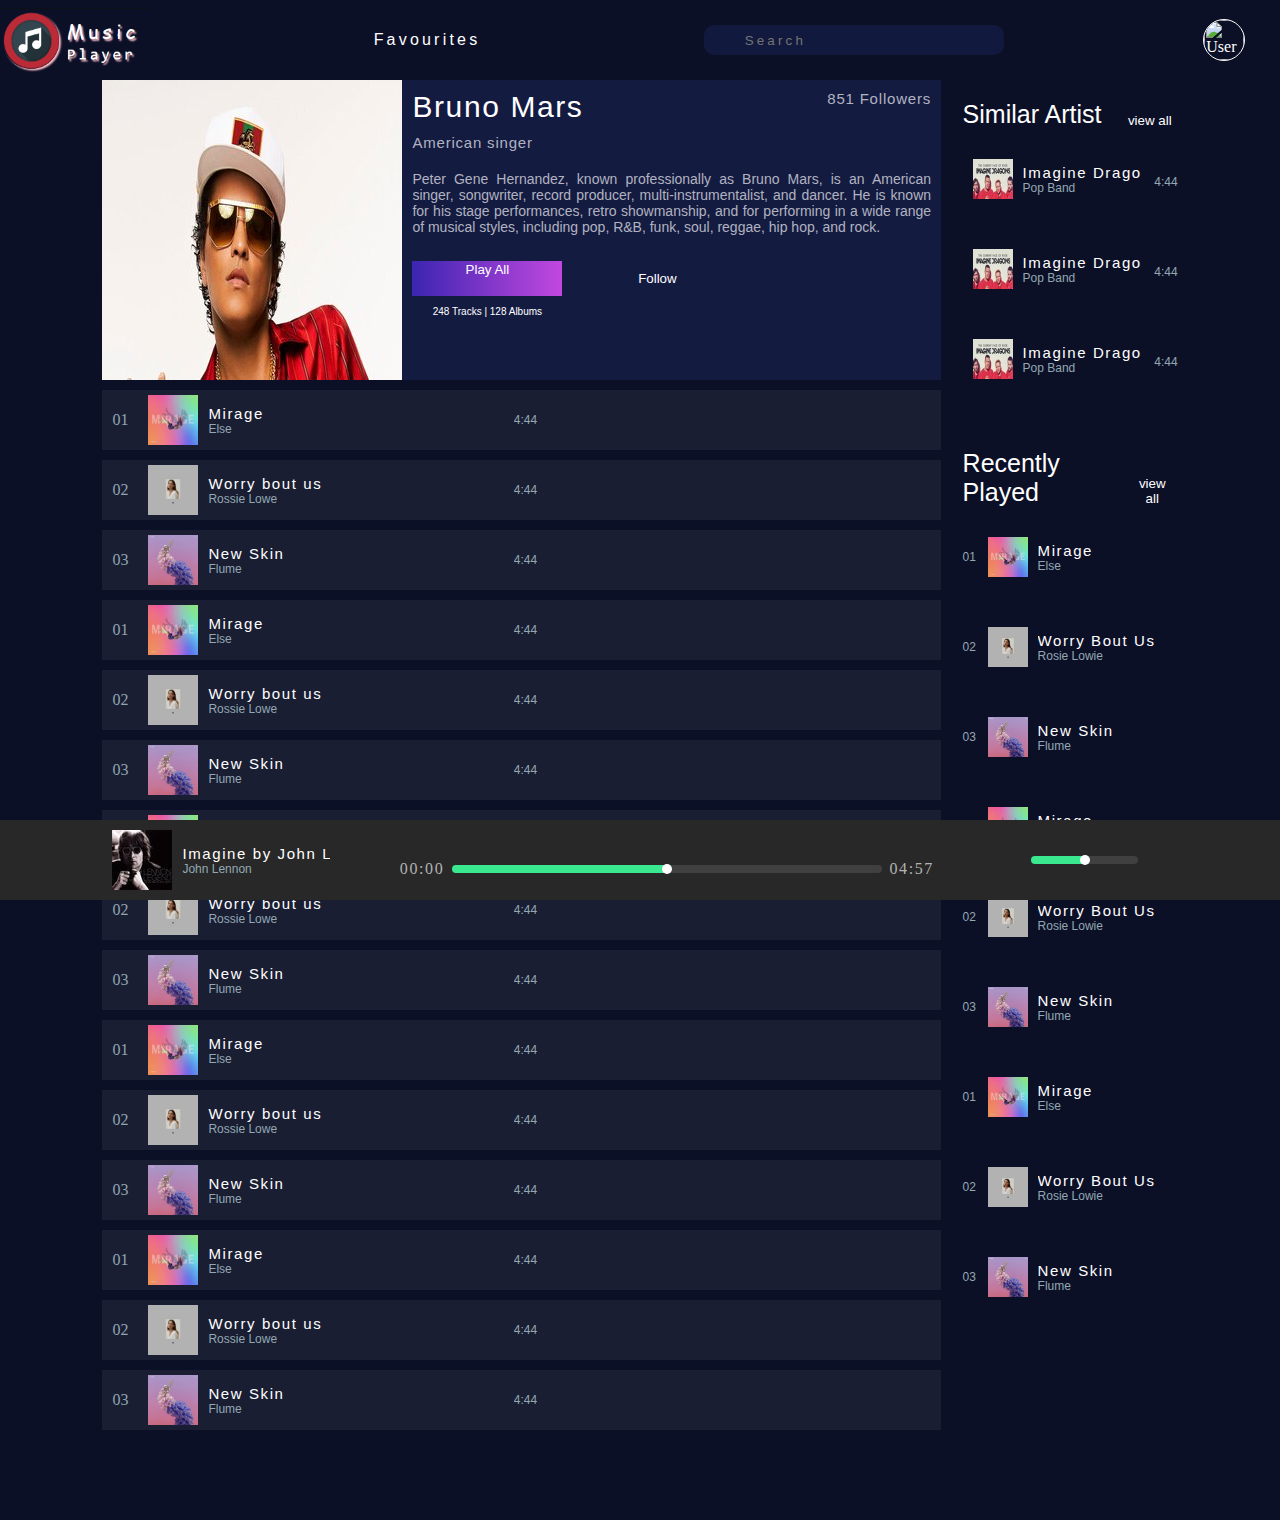
==== pages/bruno_mars.html @ a8d09cba "add pages related to popular artist" ====
<html>
<head>
	<link rel="stylesheet" type="text/css" href="../styles/layout.css">
	<link rel="stylesheet" type="text/css" href="../styles/form.css">
	<link rel="stylesheet" type="text/css" href="../styles/corousel.css">
	<link rel="stylesheet" type="text/css" href="../styles/typography.css">
	<link rel="stylesheet" type="text/css" href="../styles/accordian.css">
	<script src="https://kit.fontawesome.com/7e5368e77b.js" crossorigin="anonymous"></script>
	<title>Music Player</title>
	<link rel="icon" type="image/x-icon" href="../images/title/favicon.ico">
</head>
<body>
	<header class="body__header">
		<div class="website__logo__container">
			<img alt="website logo" src="../images/header_section/main-icon.png" class="website__logo image__contain">
		</div>
		<div><span class="font-sans-serif letter-spacing-zero-two-rem">Favourites</span></div>
		<div class="search__bar__notification__bell__user__image__container">
			<!--Search Bar-->
			<div class="search-bar">
				<form>
					<button type="submit">
						<i class="fas fa-search"></i>
					</button>
					<input type="text" placeholder="Search" name="search_bar">
					<button type="submit">
						<i class="fas fa-microphone"></i>
					</button>
				</form>
			</div>
			<div class="notification__bell__user__image__container">
				<!--Notification Bell-->
				<div class="notification__bell__container">
					<button><i class="fas fa-bell"></i></button>
				</div>
				<!--User Information-->
				<div class="user__image__container">
					<img alt="User Image" src="../images/user/user-image.webp" class="user__image image__contain">
				</div>
			</div>
		</div>
	</header>
	<div class="main__section__aside__section__container">
		<main class="main">
			<div class="card">
				<div class="card__logo__container">
					<img src="../images/artist_card/bruno-mars.jpg" class="card__logo">
				</div>
				<div class="card__detail__container">
					<div class="card__artist__detail__container">
						<div class="card__artist__name__artist__locality__container">
							<div class="card__artist__name">
								Bruno Mars
							</div>
							<div class="card__artist__locality">
								American singer
							</div>
						</div>
						<div class="follower__container">
							<span>851</span> Followers
						</div>
					</div>
					<div class="card__artist__description__container">
						<p class="card__artist__description">
							Peter Gene Hernandez, known professionally as Bruno Mars, is an American singer, songwriter, record producer, multi-instrumentalist, and dancer. He is known for his stage performances, retro showmanship, and for performing in a wide range of musical styles, including pop, R&B, funk, soul, reggae, hip hop, and rock.
						</p>
					</div>
					<div class="playall__Follow__button__container">
						<div class="playall__number__of__track__number__of__albums__container">
							<div class="playall__button__container">
								<button class="playall__button"><span>Play All</span></button>
							</div>
							<div class="number__of__tracks__and__number__of__albums__container"><span class="number__of__tracks">248</span> Tracks | <span class="number__of__albums">128</span> Albums</div>
						</div>
						<div class="follow__button__container">
							<button class="follow__button">Follow</button>
						</div>
					</div>
				</div>
			</div>
			<div class="track__list">
				<ul class="queue">
					<li class="queue__element">
						<div class="track__card__container">
							<div class="track__card__number">
								<span>01</span>
							</div>
							<div class="track__card__logo__container">
								<img src="../images/song_list/mirage-icon.jpg" alt="" class="track__card__logo">
							</div>
							<div class="track__card__detail__container">
								<div class="track__detail">
									<div class="track__name">
										Mirage
									</div>
									<div class="track__singer">
										Else
									</div>
								</div>
								<div class="track__duration">
									4:44
								</div>
							</div>
							<div class="track__card__icon__container">
								<button><i class="far fa-heart"></i></button>
								<button><i class="fas fa-plus"></i></button>
							</div>
						</div>
					</li>
					<li class="queue__element">
						<div class="track__card__container">
							<div class="track__card__number">
								<span>02</span>
							</div>
							<div class="track__card__logo__container">
								<img src="../images/song_list/worry-bout-us.jpg" alt="" class="track__card__logo">
							</div>
							<div class="track__card__detail__container">
								<div class="track__detail">
									<div class="track__name">
										Worry bout us
									</div>
									<div class="track__singer">
										Rossie Lowe
									</div>
								</div>
								<div class="track__duration">
									4:44
								</div>
							</div>
							<div class="track__card__icon__container">
								<button><i class="far fa-heart"></i></button>
								<button><i class="fas fa-plus"></i></button>
							</div>
						</div>
					</li>
					<li class="queue__element">
						<div class="track__card__container">
							<div class="track__card__number">
								<span>03</span>
							</div>
							<div class="track__card__logo__container">
								<img src="../images/song_list/new-skin.jpg" alt="" class="track__card__logo">
							</div>
							<div class="track__card__detail__container">
								<div class="track__detail">
									<div class="track__name">
										New Skin
									</div>
									<div class="track__singer">
										Flume
									</div>
								</div>
								<div class="track__duration">
									4:44
								</div>
							</div>
							<div class="track__card__icon__container">
								<button><i class="far fa-heart"></i></button>
								<button><i class="fas fa-plus"></i></button>
							</div>
						</div>
					</li>
					<li class="queue__element">
						<div class="track__card__container">
							<div class="track__card__number">
								<span>01</span>
							</div>
							<div class="track__card__logo__container">
								<img src="../images/song_list/mirage-icon.jpg" alt="" class="track__card__logo">
							</div>
							<div class="track__card__detail__container">
								<div class="track__detail">
									<div class="track__name">
										Mirage
									</div>
									<div class="track__singer">
										Else
									</div>
								</div>
								<div class="track__duration">
									4:44
								</div>
							</div>
							<div class="track__card__icon__container">
								<button><i class="far fa-heart"></i></button>
								<button><i class="fas fa-plus"></i></button>
							</div>
						</div>
					</li>
					<li class="queue__element">
						<div class="track__card__container">
							<div class="track__card__number">
								<span>02</span>
							</div>
							<div class="track__card__logo__container">
								<img src="../images/song_list/worry-bout-us.jpg" alt="" class="track__card__logo">
							</div>
							<div class="track__card__detail__container">
								<div class="track__detail">
									<div class="track__name">
										Worry bout us
									</div>
									<div class="track__singer">
										Rossie Lowe
									</div>
								</div>
								<div class="track__duration">
									4:44
								</div>
							</div>
							<div class="track__card__icon__container">
								<button><i class="far fa-heart"></i></button>
								<button><i class="fas fa-plus"></i></button>
							</div>
						</div>
					</li>
					<li class="queue__element">
						<div class="track__card__container">
							<div class="track__card__number">
								<span>03</span>
							</div>
							<div class="track__card__logo__container">
								<img src="../images/song_list/new-skin.jpg" alt="" class="track__card__logo">
							</div>
							<div class="track__card__detail__container">
								<div class="track__detail">
									<div class="track__name">
										New Skin
									</div>
									<div class="track__singer">
										Flume
									</div>
								</div>
								<div class="track__duration">
									4:44
								</div>
							</div>
							<div class="track__card__icon__container">
								<button><i class="far fa-heart"></i></button>
								<button><i class="fas fa-plus"></i></button>
							</div>
						</div>
					</li>
					<li class="queue__element">
						<div class="track__card__container">
							<div class="track__card__number">
								<span>01</span>
							</div>
							<div class="track__card__logo__container">
								<img src="../images/song_list/mirage-icon.jpg" alt="" class="track__card__logo">
							</div>
							<div class="track__card__detail__container">
								<div class="track__detail">
									<div class="track__name">
										Mirage
									</div>
									<div class="track__singer">
										Else
									</div>
								</div>
								<div class="track__duration">
									4:44
								</div>
							</div>
							<div class="track__card__icon__container">
								<button><i class="far fa-heart"></i></button>
								<button><i class="fas fa-plus"></i></button>
							</div>
						</div>
					</li>
					<li class="queue__element">
						<div class="track__card__container">
							<div class="track__card__number">
								<span>02</span>
							</div>
							<div class="track__card__logo__container">
								<img src="../images/song_list/worry-bout-us.jpg" alt="" class="track__card__logo">
							</div>
							<div class="track__card__detail__container">
								<div class="track__detail">
									<div class="track__name">
										Worry bout us
									</div>
									<div class="track__singer">
										Rossie Lowe
									</div>
								</div>
								<div class="track__duration">
									4:44
								</div>
							</div>
							<div class="track__card__icon__container">
								<button><i class="far fa-heart"></i></button>
								<button><i class="fas fa-plus"></i></button>
							</div>
						</div>
					</li>
					<li class="queue__element">
						<div class="track__card__container">
							<div class="track__card__number">
								<span>03</span>
							</div>
							<div class="track__card__logo__container">
								<img src="../images/song_list/new-skin.jpg" alt="" class="track__card__logo">
							</div>
							<div class="track__card__detail__container">
								<div class="track__detail">
									<div class="track__name">
										New Skin
									</div>
									<div class="track__singer">
										Flume
									</div>
								</div>
								<div class="track__duration">
									4:44
								</div>
							</div>
							<div class="track__card__icon__container">
								<button><i class="far fa-heart"></i></button>
								<button><i class="fas fa-plus"></i></button>
							</div>
						</div>
					</li>
					<li class="queue__element">
						<div class="track__card__container">
							<div class="track__card__number">
								<span>01</span>
							</div>
							<div class="track__card__logo__container">
								<img src="../images/song_list/mirage-icon.jpg" alt="" class="track__card__logo">
							</div>
							<div class="track__card__detail__container">
								<div class="track__detail">
									<div class="track__name">
										Mirage
									</div>
									<div class="track__singer">
										Else
									</div>
								</div>
								<div class="track__duration">
									4:44
								</div>
							</div>
							<div class="track__card__icon__container">
								<button><i class="far fa-heart"></i></button>
								<button><i class="fas fa-plus"></i></button>
							</div>
						</div>
					</li>
					<li class="queue__element">
						<div class="track__card__container">
							<div class="track__card__number">
								<span>02</span>
							</div>
							<div class="track__card__logo__container">
								<img src="../images/song_list/worry-bout-us.jpg" alt="" class="track__card__logo">
							</div>
							<div class="track__card__detail__container">
								<div class="track__detail">
									<div class="track__name">
										Worry bout us
									</div>
									<div class="track__singer">
										Rossie Lowe
									</div>
								</div>
								<div class="track__duration">
									4:44
								</div>
							</div>
							<div class="track__card__icon__container">
								<button><i class="far fa-heart"></i></button>
								<button><i class="fas fa-plus"></i></button>
							</div>
						</div>
					</li>
					<li class="queue__element">
						<div class="track__card__container">
							<div class="track__card__number">
								<span>03</span>
							</div>
							<div class="track__card__logo__container">
								<img src="../images/song_list/new-skin.jpg" alt="" class="track__card__logo">
							</div>
							<div class="track__card__detail__container">
								<div class="track__detail">
									<div class="track__name">
										New Skin
									</div>
									<div class="track__singer">
										Flume
									</div>
								</div>
								<div class="track__duration">
									4:44
								</div>
							</div>
							<div class="track__card__icon__container">
								<button><i class="far fa-heart"></i></button>
								<button><i class="fas fa-plus"></i></button>
							</div>
						</div>
					</li>
					<li class="queue__element">
						<div class="track__card__container">
							<div class="track__card__number">
								<span>01</span>
							</div>
							<div class="track__card__logo__container">
								<img src="../images/song_list/mirage-icon.jpg" alt="" class="track__card__logo">
							</div>
							<div class="track__card__detail__container">
								<div class="track__detail">
									<div class="track__name">
										Mirage
									</div>
									<div class="track__singer">
										Else
									</div>
								</div>
								<div class="track__duration">
									4:44
								</div>
							</div>
							<div class="track__card__icon__container">
								<button><i class="far fa-heart"></i></button>
								<button><i class="fas fa-plus"></i></button>
							</div>
						</div>
					</li>
					<li class="queue__element">
						<div class="track__card__container">
							<div class="track__card__number">
								<span>02</span>
							</div>
							<div class="track__card__logo__container">
								<img src="../images/song_list/worry-bout-us.jpg" alt="" class="track__card__logo">
							</div>
							<div class="track__card__detail__container">
								<div class="track__detail">
									<div class="track__name">
										Worry bout us
									</div>
									<div class="track__singer">
										Rossie Lowe
									</div>
								</div>
								<div class="track__duration">
									4:44
								</div>
							</div>
							<div class="track__card__icon__container">
								<button><i class="far fa-heart"></i></button>
								<button><i class="fas fa-plus"></i></button>
							</div>
						</div>
					</li>
					<li class="queue__element">
						<div class="track__card__container">
							<div class="track__card__number">
								<span>03</span>
							</div>
							<div class="track__card__logo__container">
								<img src="../images/song_list/new-skin.jpg" alt="" class="track__card__logo">
							</div>
							<div class="track__card__detail__container">
								<div class="track__detail">
									<div class="track__name">
										New Skin
									</div>
									<div class="track__singer">
										Flume
									</div>
								</div>
								<div class="track__duration">
									4:44
								</div>
							</div>
							<div class="track__card__icon__container">
								<button><i class="far fa-heart"></i></button>
								<button><i class="fas fa-plus"></i></button>
							</div>
						</div>
					</li>
				</ul>
			</div>
		</main>

		<aside class="aside">
			<div class="similar__artist__list__container">
				<header class="aside__section__header">
					<div class="heading">Similar Artist</div>
					<div class="view__all"><button>view all</button></div>
				</header>
				<ul class="queue">
					<li class="queue__element">
						<div class="similar__artist__container">
							<div class="similar__artist__logo__container">
								<img alt="" src="../images/similar_artist/imagine_dragon.jpg" class="similar__artist__logo">
							</div>
							<div class="track__detail">
								<div class="track__name">Imagine Dragons</div>
								<div class="track__genre">Pop Band</div>
							</div>
							<div class="similar__artist__accordian__and__track__duration__container">
								<div class="accordian">
									<input type="checkbox" id="menu1">
									<label for="menu1"><i class="fas fa-ellipsis-h color-grey"></i></label>
									<div class="accordian__content"> 
										<a href="#"><i class="fas fa-play"></i> Play now</a>
										<hr/>
										<a href="#"><i class="fas fa-plus"></i> Add To Queue</a>
										<hr/>
										<a href="#"><i class="far fa-heart"></i> Add To Favourites</a>
										<hr/>
										<a href="#"><i class="fas fa-info-circle"></i> Get Info</a>
									</div>
								</div>
								<div class="track__duration">
									4:44
								</div>
							</div>
						</div>
					</li>
					<li class="queue__element">
						<div class="similar__artist__container">
							<div class="similar__artist__logo__container">
								<img alt="" src="../images/similar_artist/imagine_dragon.jpg" class="similar__artist__logo">
							</div>
							<div class="track__detail">
								<div class="track__name">Imagine Dragons</div>
								<div class="track__genre">Pop Band</div>
							</div>
							<div class="similar__artist__accordian__and__track__duration__container">
								<div class="accordian">
									<input type="checkbox" id="menu2">
									<label for="menu2"><i class="fas fa-ellipsis-h color-grey"></i></label>
									<div class="accordian__content"> 
										<a href="#"><i class="fas fa-play"></i> Play now</a>
										<hr/>
										<a href="#"><i class="fas fa-plus"></i> Add To Queue</a>
										<hr/>
										<a href="#"><i class="far fa-heart"></i> Add To Favourites</a>
										<hr/>
										<a href="#"><i class="fas fa-info-circle"></i> Get Info</a>
									</div>
								</div>
								<div class="track__duration">
									4:44
								</div>
							</div>
						</div>
					</li>
					<li class="queue__element">
						<div class="similar__artist__container">
							<div class="similar__artist__logo__container">
								<img alt="" src="../images/similar_artist/imagine_dragon.jpg" class="similar__artist__logo">
							</div>
							<div class="track__detail">
								<div class="track__name">Imagine Dragons</div>
								<div class="track__genre">Pop Band</div>
							</div>
							<div class="similar__artist__accordian__and__track__duration__container">
								<div class="accordian">
									<input type="checkbox" id="menu3">
									<label for="menu3"><i class="fas fa-ellipsis-h color-grey"></i></label>
									<div class="accordian__content"> 
										<a href="#"><i class="fas fa-play"></i> Play now</a>
										<hr/>
										<a href="#"><i class="fas fa-plus"></i> Add To Queue</a>
										<hr/>
										<a href="#"><i class="far fa-heart"></i> Add To Favourites</a>
										<hr/>
										<a href="#"><i class="fas fa-info-circle"></i> Get Info</a>
									</div>
								</div>
								<div class="track__duration">
									4:44
								</div>
							</div>
						</div>
					</li>
				</ul>
			</div>
			<div class="recently__played__list__container">
				<header class="aside__section__header">
					<div class="heading">Recently Played</div>
					<div class="view__all"><button>view all</button></div>
				</header>
				<ul class="queue">
					<li class="queue__element">
						<div class="recently__played__container">
							<div class="recently__played__track__number">01</div>
							<div class="recently__played__logo__container">
								<img src="../images/song_list/mirage-icon.jpg" alt="" class="recently__played__logo">
							</div>
							<div class="track__detail">
								<div class="track__name">Mirage</div>
								<div class="track__singer">Else</div>
							</div>
							<div class="recently__played__icon__container">
								<button><i class="far fa-heart"></i></button>
							</div>
						</div>
					</li>
					<li class="queue__element">
						<div class="recently__played__container">
							<div class="recently__played__track__number">02</div>
							<div class="recently__played__logo__container">
								<img src="../images/song_list/worry-bout-us.jpg" alt="" class="recently__played__logo">
							</div>
							<div class="track__detail">
								<div class="track__name">Worry Bout Us</div>
								<div class="track__singer">Rosie Lowie</div>
							</div>
							<div class="recently__played__icon__container">
								<button><i class="far fa-heart"></i></button>
							</div>
						</div>
					</li>
					<li class="queue__element">
						<div class="recently__played__container">
							<div class="recently__played__track__number">03</div>
							<div class="recently__played__logo__container">
								<img src="../images/song_list/new-skin.jpg" alt="" class="recently__played__logo">
							</div>
							<div class="track__detail">
								<div class="track__name">New Skin</div>
								<div class="track__singer">Flume</div>
							</div>
							<div class="recently__played__icon__container">
								<button><i class="far fa-heart"></i></button>
							</div>
						</div>
					</li>
					<li class="queue__element">
						<div class="recently__played__container">
							<div class="recently__played__track__number">01</div>
							<div class="recently__played__logo__container">
								<img src="../images/song_list/mirage-icon.jpg" alt="" class="recently__played__logo">
							</div>
							<div class="track__detail">
								<div class="track__name">Mirage</div>
								<div class="track__singer">Else</div>
							</div>
							<div class="recently__played__icon__container">
								<button><i class="far fa-heart"></i></button>
							</div>
						</div>
					</li>
					<li class="queue__element">
						<div class="recently__played__container">
							<div class="recently__played__track__number">02</div>
							<div class="recently__played__logo__container">
								<img src="../images/song_list/worry-bout-us.jpg" alt="" class="recently__played__logo">
							</div>
							<div class="track__detail">
								<div class="track__name">Worry Bout Us</div>
								<div class="track__singer">Rosie Lowie</div>
							</div>
							<div class="recently__played__icon__container">
								<button><i class="far fa-heart"></i></button>
							</div>
						</div>
					</li>
					<li class="queue__element">
						<div class="recently__played__container">
							<div class="recently__played__track__number">03</div>
							<div class="recently__played__logo__container">
								<img src="../images/song_list/new-skin.jpg" alt="" class="recently__played__logo">
							</div>
							<div class="track__detail">
								<div class="track__name">New Skin</div>
								<div class="track__singer">Flume</div>
							</div>
							<div class="recently__played__icon__container">
								<button><i class="far fa-heart"></i></button>
							</div>
						</div>
					</li>
					<li class="queue__element">
						<div class="recently__played__container">
							<div class="recently__played__track__number">01</div>
							<div class="recently__played__logo__container">
								<img src="../images/song_list/mirage-icon.jpg" alt="" class="recently__played__logo">
							</div>
							<div class="track__detail">
								<div class="track__name">Mirage</div>
								<div class="track__singer">Else</div>
							</div>
							<div class="recently__played__icon__container">
								<button><i class="far fa-heart"></i></button>
							</div>
						</div>
					</li>
					<li class="queue__element">
						<div class="recently__played__container">
							<div class="recently__played__track__number">02</div>
							<div class="recently__played__logo__container">
								<img src="../images/song_list/worry-bout-us.jpg" alt="" class="recently__played__logo">
							</div>
							<div class="track__detail">
								<div class="track__name">Worry Bout Us</div>
								<div class="track__singer">Rosie Lowie</div>
							</div>
							<div class="recently__played__icon__container">
								<button><i class="far fa-heart"></i></button>
							</div>
						</div>
					</li>
					<li class="queue__element">
						<div class="recently__played__container">
							<div class="recently__played__track__number">03</div>
							<div class="recently__played__logo__container">
								<img src="../images/song_list/new-skin.jpg" alt="" class="recently__played__logo">
							</div>
							<div class="track__detail">
								<div class="track__name">New Skin</div>
								<div class="track__singer">Flume</div>
							</div>
							<div class="recently__played__icon__container">
								<button><i class="far fa-heart"></i></button>
							</div>
						</div>
					</li>
				</ul>
			</div>
		</aside>
	</div>
	<!--Sound Box-->
	<footer>
		<div class="track__detail__container">
			<div class="track__logo__container">
				<img alt="" src="../images/footer_section/music-album-icon.jpg">
			</div>
			<div class="track__detail">
				<div class="track__name">Imagine by John Lennon</div>
				<div class="track__singer">John Lennon</div>
			</div>
			<div class="like__dislike__icon__container">
				<button id="heart-icon"><i class="far fa-heart"></i></button>
				<button id="ban-icon"><i class="fas fa-ban"></i></button>
			</div>
		</div>
		<div class="audio__player__container">
			<audio>
				<source src="../https://s3-us-west-2.amazonaws.com/s.cdpn.io/9473/new_year_dubstep_minimix.ogg" type="audio/ogg">
					Your browser dose not Support the audio Tag
				</audio>
				<div class="music__player__control__container">
					<button><i class="fas fa-random"></i></button>
					<button id="backward-button"><i class="fas fa-backward"></i></button>
					<button id="play-button" class="font-size-thirty"><i class="fas fa-play font-size-thirty"></i></button>
					<button id="pause-button"><i class="far fa-pause-circle font-size-thirty"></i></button>
					<button id="forward-button"><i class="fas fa-forward"></i></button>
					<button><i class="fas fa-redo-alt"></i></button>
				</div>
				<div class="slider__container">
					<span id="start-time">00:00&nbsp;</span>
					<input type="range" step="0.05" min="0" max="1" class="slider width-eighty-percent">
					<span id="end-time">&nbsp;04:57</span>
				</div>
			</div>
			<div class="playlist__file__manager__icons__container">
				<button><i class="fas fa-list"></i></button>
				<button><i class="fas fa-tv"></i></button>
				<input type="range" class="slider width-fifty-percent">
				<button><i class="fas fa-expand-alt"></i></button>
			</div>
		</footer>
	</body>
	</html>
---- styles/layout.css ----
/* html and body section css */

body{
  background-color: #0c1027;
  margin:0px;
  padding:0px;  
  color:white;
}

div{
    padding:0px;
}

/*--------- || body header ------------*/

.body__header{
    display:flex;
    align-items: center;  
    justify-content: space-between;
    height:80px;
}

/*----Website Logo -----*/

.website__logo__container{
    width:150px;
    height:80px;
}

.image__contain{
    height: 100%;
    width: 100%;
    object-fit: contain;
}


/*--search bar, notification bell and user image container--*/

.search__bar__notification__bell__user__image__container{
    width:45%;
    display: flex;
    align-items: center;
    justify-content: space-between;
}

.notification__bell__user__image__container{
    display: flex;
    align-items: center;
    justify-content: space-around;
    width:30%;
}

.user__image{
    height: 40px;
    width: 40px;
    border-radius: 50%; 
    margin: 10px;
    border: 1px solid white;
}

.user__image:hover{
    box-shadow: 1px 1px 10px 2px lightgrey;
}

/*-----[Main Section and Aside Section]-------*/

.main__section__aside__section__container{
    margin: 0 8%;
}

.main, .aside{
    display:inline-block;
    height: auto;
    padding-bottom: 80px;
}

.main{
    width: 78%;
}

.aside{
    width: 20%;    
    float:right;
}

/*-------- || section [For All Section]------*/

section{
    width: 100%;
    padding-bottom: 50px;
}

.section__header{
    letter-spacing: 0.2rem;
    font-size: 20px;
    font-family: sans-serif;
    margin-bottom: 10px;
}

/*------- || main section------*/

.horizontal__list{
    width: 100%;
    display: flex;
    flex-wrap: wrap;
    list-style: none;
    padding: 0px;
    margin: 0px;
}

.list__item{
    padding: 0px;
    margin: 0px;
}

/*------Section [Latest release section]------*/

.latest_release__track__container{
    width: 380px;
    height: 100px;
    margin: 10px;
    display: flex;
    flex-wrap: wrap;
    align-items: center;
    position: relative;
}

.latest__track__logo__container{
    margin: 10px;
}

.latest__track__logo{
    height: 80px;
    width: 80px;
    border-radius: 4px;
}
.accordian__and__track__duration__container{
    position: absolute;
    right: 0px;
}


/*------Section [Popular Artist section]------*/

.artist__logo{
    height: 120px;
    width: 120px;
    border-radius: 50%;
    margin: 20px;
}

/*------Section [Station]------*/

.station__list__container{
    position: relative;
    height: 150px;
    overflow: hidden;
}

.station__list{
    position: absolute;
    top: 0px;
    left: 150px;
    height: 150px;
    width: 82%;
    align-items: center;
    justify-content: space-around;
    overflow: hidden;
    background-color: #101642;
}


.main__station__logo__container{
    height: 150px;
    width: 150px;
    position: absolute;
    top:0px;
}

.main__station__logo{
    height: 100%;
    width: 100%;
    object-fit: cover;
}

.station__logo{
    height: 110px;
    width: 110px;
    border-radius: 50%;
    margin: 15px 0px;
}

/*-------Occasion list------*/

.occasion{
    height: 150px;
    width: 300px;
    margin: 10px 12px;
}

.occasion img{
    height: 100%;
    width: 100%;
    object-fit: cover;
}

/*------Latest English and Hindi Section-----*/

.track__logo__130X130{
    height: 130px;
    width: 130px;
}

.track{
    margin: 10px;
}

.track .track__detail{
    margin: 10px 0px;
    width: 100%;
}
/*------ || aside section------*/

.aside__header{
    display: flex;
    justify-content: space-between;
    align-items: center;
    padding-bottom: 30px;
}

.queue{
    list-style-type: none;
    padding: 0px;
    margin: 0px;
}

.queue__element{
    width: 100%;
}

.queue__track{
    width: 100%;
    height: 60px;
    margin: 5px 0px;
    display: flex;
    align-items: center;
    overflow: hidden;
}

.queue__track .track__detail{
    width: 50%;
    margin: 10px;
}

.queue__track .track__number{
    display: inline-block;
    font-family: sans-serif;
    font-size: 12px;
    color: #93a8b3;
    overflow: hidden;
    white-space: nowrap;
    margin: 10px;
    width: 15px;
    min-width: 15px;
}

.track__logo{
    height: 40px;
    width: 40px;
    min-width: 40px;
    border-radius: 4px;
    overflow: hidden;
}
/*---Track detail can be used [again]--*/
.track__detail{
    display: block;
}

.track__name{
    display: block;
    font-family: sans-serif;
    letter-spacing: 0.1rem;
    font-size: 15px;
    width: 100%;
    overflow: hidden;
    white-space: nowrap;
}

.track__singer, .track__duration, .track__date, .track__genre{
    display: block;
    font-family: sans-serif;
    font-size: 12px;
    color: #93a8b3;
    width: 100%;
    overflow: hidden;
    white-space: nowrap;
}


/*-----Footer Section------*/
footer{
    position:fixed;
    bottom: 0px;
    width: 100%;
    padding: 0 8%;
    height: 80px;
    display: flex;
    align-items: center;
    justify-content: space-between;
    background-color: #282828;
    box-sizing: border-box;
}

/*----Music player detail box------*/
.track__detail__container{
    display: flex;
    align-items: center;
    width: 25%;
    height: 100%;
    box-sizing: border-box;
    overflow: hidden;
}

.track__logo__container{
    width: 60px;
    height: 60px;
    min-width: 60px;
    margin: 10px;
}

.track__logo__container img{
    width: 100%;
    height: 100%;
}

.track__detail__container .track__detail{
    width: 55%;
}

.like__dislike__icon__container{
    height: 50%;
    display: flex;
    align-items: flex-start;
}

.like__dislike__icon__container button{
    color: #b3b3b3;
}

/*--Audio Player Container--*/

.audio__player__container{
    width: 50%;
    height: 100%;
    text-align: center;
    box-sizing: border-box;
    padding: 0px;
    display: flex;
    justify-content: center;
    flex-wrap: wrap;
}

/*---Audio control buttons-----*/

.music__player__control__container{
    display: flex;
    align-items: center;
    justify-content: center;
    margin-bottom: 5px;
    overflow: hidden;
    width: 60%;
}

.music__player__control__container button{
    display: inline-block;
    background-color: transparent;
    color: #b3b3b3;
    border: 0px solid #000000;
    font-size: 1rem;
    margin: 10px 10px 0px 10px;
}

.slider__container span{
    letter-spacing: 0.1rem;
    color: #b3b3b3;
}
/*---Slider----*/

.slider__container{
    height: 25%;
    width: 100%;
    overflow: hidden;
    display: flex;
    align-items: center;
    justify-content: center;
}

.slider{
    height: 8px;
    background-image: linear-gradient(90deg, #3ae98f 50%, #404040 50%);
    border-radius: 4px;
    -webkit-appearance:none;
}

.slider:hover{
    box-shadow: 1px 1px 10px 2px lightgrey;
}

.slider::-webkit-slider-thumb{
    -webkit-appearance: none;
    width: 10px;
    height: 10px;
    background-color: #ffffff;
    border-radius: 50%;
}

.slider::-moz-range-thumb{
    -webkit-appearance: none;
    width: 10px;
    height: 10px;
    background-color: #ffffff;
    border-radius: 50%;
}

.silder::-webkit-slider-runnable-track{
    -webkit-appearance: none;
    width: 10px;
    height: 10px;
    background-color: #ffffff;
    border-radius: 50%;
}

.slider::-webkit-slider-thumb:hover{
    box-shadow: 1px 1px 10px 2px lightgrey;
}

.slider::-moz-range-thumb:hover{
    box-shadow: 1px 1px 10px 2px lightgrey;
}

.silder::-webkit-slider-runnable-track:hover{
    box-shadow: 1px 1px 10px 2px lightgrey;
}

/*-------File Manager and Playlist-------*/

.playlist__file__manager__icons__container{
    width: 20%;
    height: 100%;
    display: flex;
    align-items: center;
    justify-content: space-around;
    box-sizing: border-box;
}

.playlist__file__manager__icons__container button{
    background-color: transparent;
    color: #b3b3b3;
    border: 0px solid transparent;
}

/*--Width used for footer sliders--*/

.width-eighty-percent{
    width: 80%;
}

.width-fifty-percent{
    width: 50%;
}

/*-----common font size classes used------*/ 

.font-size-thirty{
    font-size: 30px;
    margin:0px 10px;
}


/*-------|| Artist Card --------*/

.card{
    width: 100%;
    height: 300px;
    background-color: #141b41;
    display: flex;
    overflow: hidden;
}

.card__logo__container{
    width: 300px;
    height: 300px;
}

.logo{
    height: 100%;
    width: 100%;
    border-radius: 4px;
    object-fit: cover;
}

.card__artist__detail__container{
    width: 100%; /*----Since display is flex---*/
    display: flex;
    justify-content: space-between;
}

.card__artist__name{
    font-family: sans-serif;
    font-size: 30px;
    letter-spacing: 0.1rem;
    margin: 10px;
}

.card__artist__locality, .follower__container{
    font-family: sans-serif;
    font-size: 15px;
    letter-spacing: 0.05rem;
    color: #b1b3c0;
    margin: 10px;
}


.card__artist__description__container{
    width: 100%;
    height: 30%;
    overflow: hidden;
}

.card__artist__description{
    text-align: justify;
    overflow: hidden;
    font-family: sans-serif;
    font-size: 14px;
    color: #b1b3c0;
    margin: 10px;
}

.playall__Follow__button__container{
    display: flex;
}

.playall__button{
    background: linear-gradient(90deg, #3b25b1, #c248df);
    width: 150px;
    height: 35px;
    margin: 10px;
    display: flex;
    justify-content: center;
    text-align: center;
}


.number__of__tracks__and__number__of__albums__container{
    margin: 10px;
    font-family: sans-serif;
    font-size: 10px;
    text-align: center;
}

.follow__button{
    width: 150px;
    height: 35px;
    margin: 10px;
}


/*----------List in main section----------*/

.track__list{
    width: 100%;
}

.track__list .queue__element{
    height: 60px;
    margin: 10px 0px;
}

.track__card__container{
    width: 100%;
    height: 100%;
    background-color: #1a1e33;
    display: flex;
    align-items: center;
    position: relative;
}

.track__card__number{
    margin: 10px;
    color: #91a5b1;
}

.track__card__logo__container{
    width: 50px;
    height: 50px;
    margin: 10px;
}

.track__card__logo{
    width: 100%;
    height: 100%;
    object-fit: contain;
}

.track__card__detail__container{
    height: 100%;
    width: 40%;
    display: flex;
    justify-content: space-between;
    align-items: center;
}

.track__card__detail__container .track__duration{
    width: 30px;
}

.track__card__detail__container .track__detail{
    width: 60%;
}

.track__card__icon__container{
    position: absolute;
    right: 0px;
    margin: 0px 10px;
}

.track__card__icon__container button{
    color: #91a5b1;
}


/*----Aside section vertical list------*/

.similar__artist__list__container, .recently__played__list__container{
    width: 100%;
    padding: 20px 0px;
}

.aside__section__header{
    width: 100%;
    display: flex;
    justify-content: space-between;
}

.aside__section__header .heading{
    font-family: sans-serif;
    font-size: 25px;
}

.view__all{
    display: flex;
    align-items: flex-end;
}


.similar__artist__container{
    width: 100%;
    display: flex;
    align-items: center;
    margin: 10px 0px;
    height: 80px;
    position: relative;
}

.similar__artist__logo__container{
    margin: 10px;
    width: 40px;
    height: 40px;
}

.similar__artist__logo{
    width: 100%;
    height: 100%;
    min-width: 40px;
}

.similar__artist__container .track__detail{
    width: 55%;
}

.similar__artist__accordian__and__track__duration__container{
    position: absolute;
    right: 0px;
}

/*-----Recently played container----*/

.recently__played__container{
    width: 100%;
    display: flex;
    align-items: center;
    margin: 10px 0px;
    height: 80px;
    position: relative;
}

.recently__played__track__number{
    width: 15px;
    color: #93a8b3;
    font-size: 12px;
    font-family: sans-serif;
}

.recently__played__logo__container{
    margin: 10px;
    width: 40px;
    height: 40px;
}

.recently__played__logo{
    width: 100%;
    height: 100%;
    min-width: 40px;
}

.recently__played__container .track__detail{
    width: 55%;
}

.recently__played__icon__container{
    position: absolute;
    right: 0px;
}

.recently__played__icon__container button{
    color: #91a5b1;
}
---- styles/form.css ----
/*--------Search Bar-----------*/

.search-bar{
    width:60%;
    width: 300px;
    height: 30px;
    border-radius: 10px;
    text-align: center;
    background-color: #12193e;
    overflow: hidden;
}

.search-bar input{
    background-color: #12193e;
    width:75%;
    height:100%;
    border: 0px solid transparent;
    letter-spacing: 0.2rem;
    padding: 0.2rem;
    color: white;
}

/*-------button cursor pointer-------*/

button{
    cursor: pointer;
    color: white;
    background-color: transparent;
    border: 0px solid transparent;
}

/*----Removing outline------*/

input, button{
    outline: none;
}
---- styles/corousel.css ----
/*------home corousel-------*/

#home-corousel{
    width: 100%;
    height: 250px;
    margin: 0 auto;
}

.carousel{
    width: 80%;
    height: 100%;
    margin: 0 auto;
    position: relative;
}

.carousel__track--container{
    height: 100%;
    position: relative;
}

.carousel__track{
    padding: 0px;
    margin: 0px;
    list-style: none;
}

.carousel__slide{
    position: absolute;
    top: 0px;
    width: 100%;
    height: 100%;
}
.carousel__image{
    width: 100%;
    height: 100%;
    object-fit: cover;
}

.carousel__button{
    position: absolute;
    top: 50%;
    transform: translateY(-50%);
    background-color: transparent;
    border: 0px solid transparent;
    color: white;
    font-size: 15px;
    height: 25px;
    width: 25px;
    cursor: pointer; 
}
.carousel__button:hover{
    border-radius: 50%;
    border: 1px solid white;
}
.carousel__button--left{
    left: 40px;
    z-index: 1;
}

.carousel__button--right{
    right: 40px;
}

.carousel__nav{
    width: 100%;
    display: flex;
    justify-content: center;
    padding: 10px 0;
}

.carousel__indicator{
    border: 0px solid white;
    border-radius: 50%;
    width: 15px;
    height: 15px;
    background: rgba(255, 255, 255, 0.3);
    margin: 0 12px;
}

.current-slide{
    background: rgba(255, 255, 255, 0.75);
}
---- styles/typography.css ----
/*--------Common Font Family used----------*/
.font-sans-serif{
	font-family: sans-serif;
}


/*------------Common Letter Spacing used--------------*/
.letter-spacing-zero-two-rem{
	letter-spacing: 0.2rem;
}

.letter-spacing-zero-one-rem{
	letter-spacing: 0.1rem;
}
/*---------White Space Wrap-----------*/
.white-space-nowrap{
	white-space: nowrap;
}
/*------------------*/
.color-grey{
	color: grey;
}

.artist__name{
	display: block;
	font-family: sans-serif;
	text-align: center;
	font-size: 13px;
	letter-spacing: 0.05rem;
}
---- styles/accordian.css ----
/*---------accordian--------*/
.accordian{
    display: inline-block;
    position: relative;
}

.accordian input{
    display: none;
}

.accordian label{
    display: block;
    padding-top: 5px;
    text-align: center;
    color: #4ddabb;
}

.accordian__content{
    position: absolute;
    background-color: white;
    right: 0px;
    border-radius: 4px;
    z-index: 1;
}

.accordian__content a{
    display: block;
    text-decoration: none;
    background-color: transparent;
    color: black;
    padding: 4px;
    font-weight: 900;
    letter-spacing: 0.1rem;
    white-space: nowrap;
}

.accordian input+label+.accordian__content{
    display:none;
}

.accordian input:checked+label+.accordian__content{
    display:block;
}


/*-----------Only for aside section Accordian-----------*/

.accordian label span::after{
    font-family: "Font Awesome 5 Free";
    content:'\f0da';
    font-weight: bold;
    font-size: 15px;
    padding: 4px 0px 0px 4px;
    color: white;
}

.accordian input:checked+label span::after{
    content:'\f0d7';
    font-family: "Font Awesome 5 Free";
    font-weight: bold;
    font-size: 15px;
    padding: 4px 0px 0px 4px; 
    margin-top: 4px; 
    color: white;
}
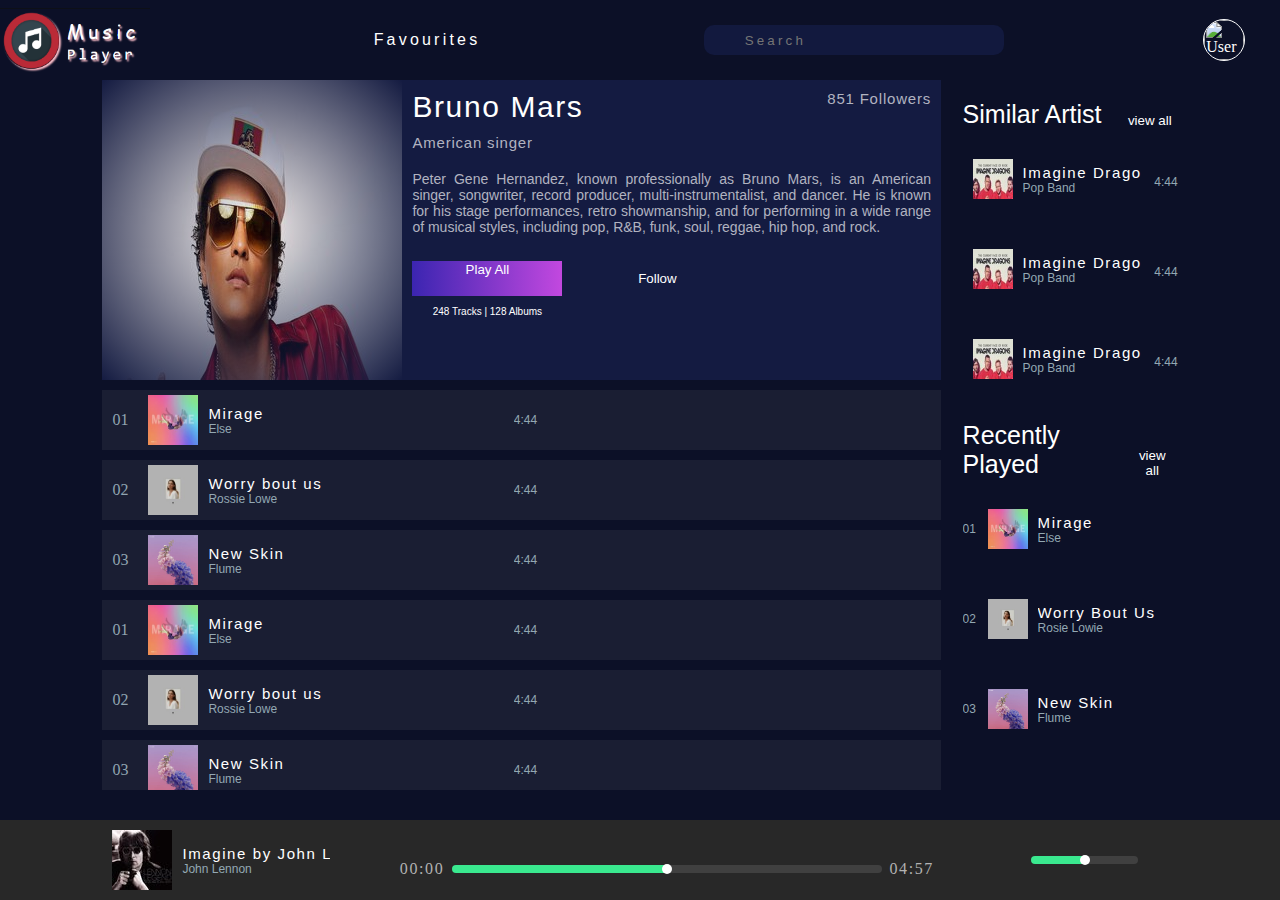
==== commit f2d909db: "add animations to images" ====
--- a/pages/bruno_mars.html
+++ b/pages/bruno_mars.html
@@ -12,7 +12,9 @@
 <body>
 	<header class="body__header">
 		<div class="website__logo__container">
+			<a href="../index.html">
 			<img alt="website logo" src="../images/header_section/main-icon.png" class="website__logo image__contain">
+			</a>
 		</div>
 		<div><span class="font-sans-serif letter-spacing-zero-two-rem">Favourites</span></div>
 		<div class="search__bar__notification__bell__user__image__container">
@@ -45,6 +47,7 @@
 			<div class="card">
 				<div class="card__logo__container">
 					<img src="../images/artist_card/bruno-mars.jpg" class="card__logo">
+					<div class="shadow__and__play__icon__container"></div>
 				</div>
 				<div class="card__detail__container">
 					<div class="card__artist__detail__container">
@@ -87,6 +90,7 @@
 							</div>
 							<div class="track__card__logo__container">
 								<img src="../images/song_list/mirage-icon.jpg" alt="" class="track__card__logo">
+								<div class="shadow__and__play__icon__container"><i class="fas fa-play"></i></div>
 							</div>
 							<div class="track__card__detail__container">
 								<div class="track__detail">
@@ -114,6 +118,7 @@
 							</div>
 							<div class="track__card__logo__container">
 								<img src="../images/song_list/worry-bout-us.jpg" alt="" class="track__card__logo">
+								<div class="shadow__and__play__icon__container"><i class="fas fa-play"></i></div>
 							</div>
 							<div class="track__card__detail__container">
 								<div class="track__detail">
@@ -141,6 +146,7 @@
 							</div>
 							<div class="track__card__logo__container">
 								<img src="../images/song_list/new-skin.jpg" alt="" class="track__card__logo">
+								<div class="shadow__and__play__icon__container"><i class="fas fa-play"></i></div>
 							</div>
 							<div class="track__card__detail__container">
 								<div class="track__detail">
@@ -168,6 +174,7 @@
 							</div>
 							<div class="track__card__logo__container">
 								<img src="../images/song_list/mirage-icon.jpg" alt="" class="track__card__logo">
+								<div class="shadow__and__play__icon__container"><i class="fas fa-play"></i></div>
 							</div>
 							<div class="track__card__detail__container">
 								<div class="track__detail">
@@ -195,6 +202,7 @@
 							</div>
 							<div class="track__card__logo__container">
 								<img src="../images/song_list/worry-bout-us.jpg" alt="" class="track__card__logo">
+								<div class="shadow__and__play__icon__container"><i class="fas fa-play"></i></div>
 							</div>
 							<div class="track__card__detail__container">
 								<div class="track__detail">
@@ -222,6 +230,7 @@
 							</div>
 							<div class="track__card__logo__container">
 								<img src="../images/song_list/new-skin.jpg" alt="" class="track__card__logo">
+								<div class="shadow__and__play__icon__container"><i class="fas fa-play"></i></div>
 							</div>
 							<div class="track__card__detail__container">
 								<div class="track__detail">
@@ -249,6 +258,7 @@
 							</div>
 							<div class="track__card__logo__container">
 								<img src="../images/song_list/mirage-icon.jpg" alt="" class="track__card__logo">
+								<div class="shadow__and__play__icon__container"><i class="fas fa-play"></i></div>
 							</div>
 							<div class="track__card__detail__container">
 								<div class="track__detail">
@@ -276,6 +286,7 @@
 							</div>
 							<div class="track__card__logo__container">
 								<img src="../images/song_list/worry-bout-us.jpg" alt="" class="track__card__logo">
+								<div class="shadow__and__play__icon__container"><i class="fas fa-play"></i></div>
 							</div>
 							<div class="track__card__detail__container">
 								<div class="track__detail">
@@ -303,6 +314,7 @@
 							</div>
 							<div class="track__card__logo__container">
 								<img src="../images/song_list/new-skin.jpg" alt="" class="track__card__logo">
+								<div class="shadow__and__play__icon__container"><i class="fas fa-play"></i></div>
 							</div>
 							<div class="track__card__detail__container">
 								<div class="track__detail">
@@ -330,6 +342,7 @@
 							</div>
 							<div class="track__card__logo__container">
 								<img src="../images/song_list/mirage-icon.jpg" alt="" class="track__card__logo">
+								<div class="shadow__and__play__icon__container"><i class="fas fa-play"></i></div>
 							</div>
 							<div class="track__card__detail__container">
 								<div class="track__detail">
@@ -357,6 +370,7 @@
 							</div>
 							<div class="track__card__logo__container">
 								<img src="../images/song_list/worry-bout-us.jpg" alt="" class="track__card__logo">
+								<div class="shadow__and__play__icon__container"><i class="fas fa-play"></i></div>
 							</div>
 							<div class="track__card__detail__container">
 								<div class="track__detail">
@@ -384,6 +398,7 @@
 							</div>
 							<div class="track__card__logo__container">
 								<img src="../images/song_list/new-skin.jpg" alt="" class="track__card__logo">
+								<div class="shadow__and__play__icon__container"><i class="fas fa-play"></i></div>
 							</div>
 							<div class="track__card__detail__container">
 								<div class="track__detail">
@@ -411,6 +426,7 @@
 							</div>
 							<div class="track__card__logo__container">
 								<img src="../images/song_list/mirage-icon.jpg" alt="" class="track__card__logo">
+								<div class="shadow__and__play__icon__container"><i class="fas fa-play"></i></div>
 							</div>
 							<div class="track__card__detail__container">
 								<div class="track__detail">
@@ -438,6 +454,7 @@
 							</div>
 							<div class="track__card__logo__container">
 								<img src="../images/song_list/worry-bout-us.jpg" alt="" class="track__card__logo">
+								<div class="shadow__and__play__icon__container"><i class="fas fa-play"></i></div>
 							</div>
 							<div class="track__card__detail__container">
 								<div class="track__detail">
@@ -465,6 +482,7 @@
 							</div>
 							<div class="track__card__logo__container">
 								<img src="../images/song_list/new-skin.jpg" alt="" class="track__card__logo">
+								<div class="shadow__and__play__icon__container"><i class="fas fa-play"></i></div>
 							</div>
 							<div class="track__card__detail__container">
 								<div class="track__detail">
@@ -495,11 +513,13 @@
 					<div class="heading">Similar Artist</div>
 					<div class="view__all"><button>view all</button></div>
 				</header>
+				<div class="queue__container">
 				<ul class="queue">
 					<li class="queue__element">
 						<div class="similar__artist__container">
 							<div class="similar__artist__logo__container">
 								<img alt="" src="../images/similar_artist/imagine_dragon.jpg" class="similar__artist__logo">
+								<div class="shadow__and__play__icon__container"><i class="fas fa-play"></i></div>
 							</div>
 							<div class="track__detail">
 								<div class="track__name">Imagine Dragons</div>
@@ -529,6 +549,7 @@
 						<div class="similar__artist__container">
 							<div class="similar__artist__logo__container">
 								<img alt="" src="../images/similar_artist/imagine_dragon.jpg" class="similar__artist__logo">
+								<div class="shadow__and__play__icon__container"><i class="fas fa-play"></i></div>
 							</div>
 							<div class="track__detail">
 								<div class="track__name">Imagine Dragons</div>
@@ -558,6 +579,7 @@
 						<div class="similar__artist__container">
 							<div class="similar__artist__logo__container">
 								<img alt="" src="../images/similar_artist/imagine_dragon.jpg" class="similar__artist__logo">
+								<div class="shadow__and__play__icon__container"><i class="fas fa-play"></i></div>
 							</div>
 							<div class="track__detail">
 								<div class="track__name">Imagine Dragons</div>
@@ -584,18 +606,21 @@
 						</div>
 					</li>
 				</ul>
+				</div>
 			</div>
 			<div class="recently__played__list__container">
 				<header class="aside__section__header">
 					<div class="heading">Recently Played</div>
 					<div class="view__all"><button>view all</button></div>
 				</header>
+				<div class="queue__container">
 				<ul class="queue">
 					<li class="queue__element">
 						<div class="recently__played__container">
 							<div class="recently__played__track__number">01</div>
 							<div class="recently__played__logo__container">
 								<img src="../images/song_list/mirage-icon.jpg" alt="" class="recently__played__logo">
+								<div class="shadow__and__play__icon__container"><i class="fas fa-play"></i></div>
 							</div>
 							<div class="track__detail">
 								<div class="track__name">Mirage</div>
@@ -611,6 +636,7 @@
 							<div class="recently__played__track__number">02</div>
 							<div class="recently__played__logo__container">
 								<img src="../images/song_list/worry-bout-us.jpg" alt="" class="recently__played__logo">
+								<div class="shadow__and__play__icon__container"><i class="fas fa-play"></i></div>
 							</div>
 							<div class="track__detail">
 								<div class="track__name">Worry Bout Us</div>
@@ -626,6 +652,7 @@
 							<div class="recently__played__track__number">03</div>
 							<div class="recently__played__logo__container">
 								<img src="../images/song_list/new-skin.jpg" alt="" class="recently__played__logo">
+								<div class="shadow__and__play__icon__container"><i class="fas fa-play"></i></div>
 							</div>
 							<div class="track__detail">
 								<div class="track__name">New Skin</div>
@@ -641,6 +668,7 @@
 							<div class="recently__played__track__number">01</div>
 							<div class="recently__played__logo__container">
 								<img src="../images/song_list/mirage-icon.jpg" alt="" class="recently__played__logo">
+								<div class="shadow__and__play__icon__container"><i class="fas fa-play"></i></div>
 							</div>
 							<div class="track__detail">
 								<div class="track__name">Mirage</div>
@@ -656,6 +684,7 @@
 							<div class="recently__played__track__number">02</div>
 							<div class="recently__played__logo__container">
 								<img src="../images/song_list/worry-bout-us.jpg" alt="" class="recently__played__logo">
+								<div class="shadow__and__play__icon__container"><i class="fas fa-play"></i></div>
 							</div>
 							<div class="track__detail">
 								<div class="track__name">Worry Bout Us</div>
@@ -671,6 +700,7 @@
 							<div class="recently__played__track__number">03</div>
 							<div class="recently__played__logo__container">
 								<img src="../images/song_list/new-skin.jpg" alt="" class="recently__played__logo">
+								<div class="shadow__and__play__icon__container"><i class="fas fa-play"></i></div>
 							</div>
 							<div class="track__detail">
 								<div class="track__name">New Skin</div>
@@ -686,6 +716,7 @@
 							<div class="recently__played__track__number">01</div>
 							<div class="recently__played__logo__container">
 								<img src="../images/song_list/mirage-icon.jpg" alt="" class="recently__played__logo">
+								<div class="shadow__and__play__icon__container"><i class="fas fa-play"></i></div>
 							</div>
 							<div class="track__detail">
 								<div class="track__name">Mirage</div>
@@ -701,6 +732,7 @@
 							<div class="recently__played__track__number">02</div>
 							<div class="recently__played__logo__container">
 								<img src="../images/song_list/worry-bout-us.jpg" alt="" class="recently__played__logo">
+								<div class="shadow__and__play__icon__container"><i class="fas fa-play"></i></div>
 							</div>
 							<div class="track__detail">
 								<div class="track__name">Worry Bout Us</div>
@@ -716,6 +748,7 @@
 							<div class="recently__played__track__number">03</div>
 							<div class="recently__played__logo__container">
 								<img src="../images/song_list/new-skin.jpg" alt="" class="recently__played__logo">
+								<div class="shadow__and__play__icon__container"><i class="fas fa-play"></i></div>
 							</div>
 							<div class="track__detail">
 								<div class="track__name">New Skin</div>
@@ -727,6 +760,7 @@
 						</div>
 					</li>
 				</ul>
+				</div>
 			</div>
 		</aside>
 	</div>
--- a/styles/layout.css
+++ b/styles/layout.css
@@ -76,6 +76,8 @@
 
 .main{
     width: 78%;
+    overflow-y: scroll;
+    height: 70vh;
 }
 
 .aside{
@@ -125,15 +127,41 @@
     position: relative;
 }
 
-.latest__track__logo__container{
-    margin: 10px;
+.lates__release__track__logo__container{
+    height: 60px;
+    width: 60px;
+    border-radius: 4px;
+    margin: 10px;
+    position: relative;
 }
 
 .latest__track__logo{
-    height: 80px;
-    width: 80px;
-    border-radius: 4px;
-}
+    width: 100%;
+    height: 100%;
+    object-fit: contain;
+}
+
+.shadow__and__play__icon__container{
+    width: 100%;
+    height: 100%;
+    z-index: 2;
+    position: absolute;
+    top: 0px;
+    left: 0px;
+    display: flex;
+    justify-content: center;
+    align-items: center;
+    background-color: rgba(255, 255, 255, 0.2);
+    opacity: 0;
+    transition: opacity 0.2s ease-in;
+    cursor: pointer;
+}
+
+.shadow__and__play__icon__container:hover{
+    opacity: 1;
+}
+
+
 .accordian__and__track__duration__container{
     position: absolute;
     right: 0px;
@@ -142,11 +170,23 @@
 
 /*------Section [Popular Artist section]------*/
 
-.artist__logo{
+.artist a:active, .artist a:hover, .artist a:visited, .artist a:link{
+    color: white;
+}
+
+.artist__logo__container{
     height: 120px;
     width: 120px;
     border-radius: 50%;
     margin: 20px;
+    position: relative;
+    overflow: hidden;
+}
+
+.artist__logo{
+    width: 100%;
+    height: 100%;
+    border-radius: 50%;
 }
 
 /*------Section [Station]------*/
@@ -182,12 +222,28 @@
     width: 100%;
     object-fit: cover;
 }
-
-.station__logo{
-    height: 110px;
-    width: 110px;
+.station{
+    height: 100px;
+    width: 100px;
     border-radius: 50%;
     margin: 15px 0px;
+    overflow: hidden;
+    position: relative;
+}
+.station__logo{
+    width: 100%;
+    height: 100%
+    border-radius: 50%;
+    object-fit: cover;
+}
+
+.station .shadow__and__play__icon__container{
+    opacity: 1;
+    color: white;
+    font-weight: 700;
+    font-family: sans-serif;
+    letter-spacing: 0.05rem;
+    background-color: rgba(255, 255, 255, 0.3);
 }
 
 /*-------Occasion list------*/
@@ -196,27 +252,54 @@
     height: 150px;
     width: 300px;
     margin: 10px 12px;
-}
-
-.occasion img{
+    overflow: hidden;
+}
+
+.occasion__logo__container{
+    width: 100%;
+    height: 100%;
+    position: relative;
+    transition: transform 0.2s ease-in-out;
+}
+
+.occasion__logo__container:hover{
+    transform: scale(1.1);
+}
+
+.occasion .shadow__and__play__icon__container{
+    opacity: 1;
+    color: white;
+    font-weight: 700;
+    font-family: sans-serif;
+    letter-spacing: 0.05rem;
+    background-color: rgba(255, 255, 255, 0.2);
+}
+
+.occasion__logo{
     height: 100%;
     width: 100%;
     object-fit: cover;
 }
 
+
 /*------Latest English and Hindi Section-----*/
-
-.track__logo__130X130{
+.latest__track__logo__container{
     height: 130px;
     width: 130px;
+    position: relative;
+}
+
+.track__logo__130X130{
+    width: 100%;
+    height: 100%;
 }
 
 .track{
-    margin: 10px;
+    margin: 5px;
 }
 
 .track .track__detail{
-    margin: 10px 0px;
+    margin: 5px 10px;
     width: 100%;
 }
 /*------ || aside section------*/
@@ -226,6 +309,15 @@
     justify-content: space-between;
     align-items: center;
     padding-bottom: 30px;
+}
+.queue__container{
+    overflow-y: scroll;
+    height: 70vh;
+}
+
+::-webkit-scrollbar {
+    width: 0px;
+    background: transparent;
 }
 
 .queue{
@@ -264,14 +356,23 @@
     min-width: 15px;
 }
 
-.track__logo{
+.queue__track__logo__conatiner{
     height: 40px;
     width: 40px;
     min-width: 40px;
     border-radius: 4px;
     overflow: hidden;
-}
+    position: relative;
+}
+
+.track__logo{
+    height: 100%;
+    width: 100%;
+}
+
+
 /*---Track detail can be used [again]--*/
+
 .track__detail{
     display: block;
 }
@@ -309,6 +410,7 @@
     justify-content: space-between;
     background-color: #282828;
     box-sizing: border-box;
+    z-index: 10;
 }
 
 /*----Music player detail box------*/
@@ -490,6 +592,12 @@
 .card__logo__container{
     width: 300px;
     height: 300px;
+    position: relative;
+}
+
+.card__logo__container .shadow__and__play__icon__container{
+    opacity: 1;
+    background: radial-gradient(transparent, #141b41);
 }
 
 .logo{
@@ -594,6 +702,7 @@
     width: 50px;
     height: 50px;
     margin: 10px;
+    position: relative;
 }
 
 .track__card__logo{
@@ -636,6 +745,10 @@
     padding: 20px 0px;
 }
 
+.similar__artist__list__container .queue__container, .recently__played__list__container .queue__container{
+    height: 28vh;
+}
+
 .aside__section__header{
     width: 100%;
     display: flex;
@@ -666,6 +779,7 @@
     margin: 10px;
     width: 40px;
     height: 40px;
+    position: relative;
 }
 
 .similar__artist__logo{
@@ -705,6 +819,7 @@
     margin: 10px;
     width: 40px;
     height: 40px;
+    position: relative;
 }
 
 .recently__played__logo{
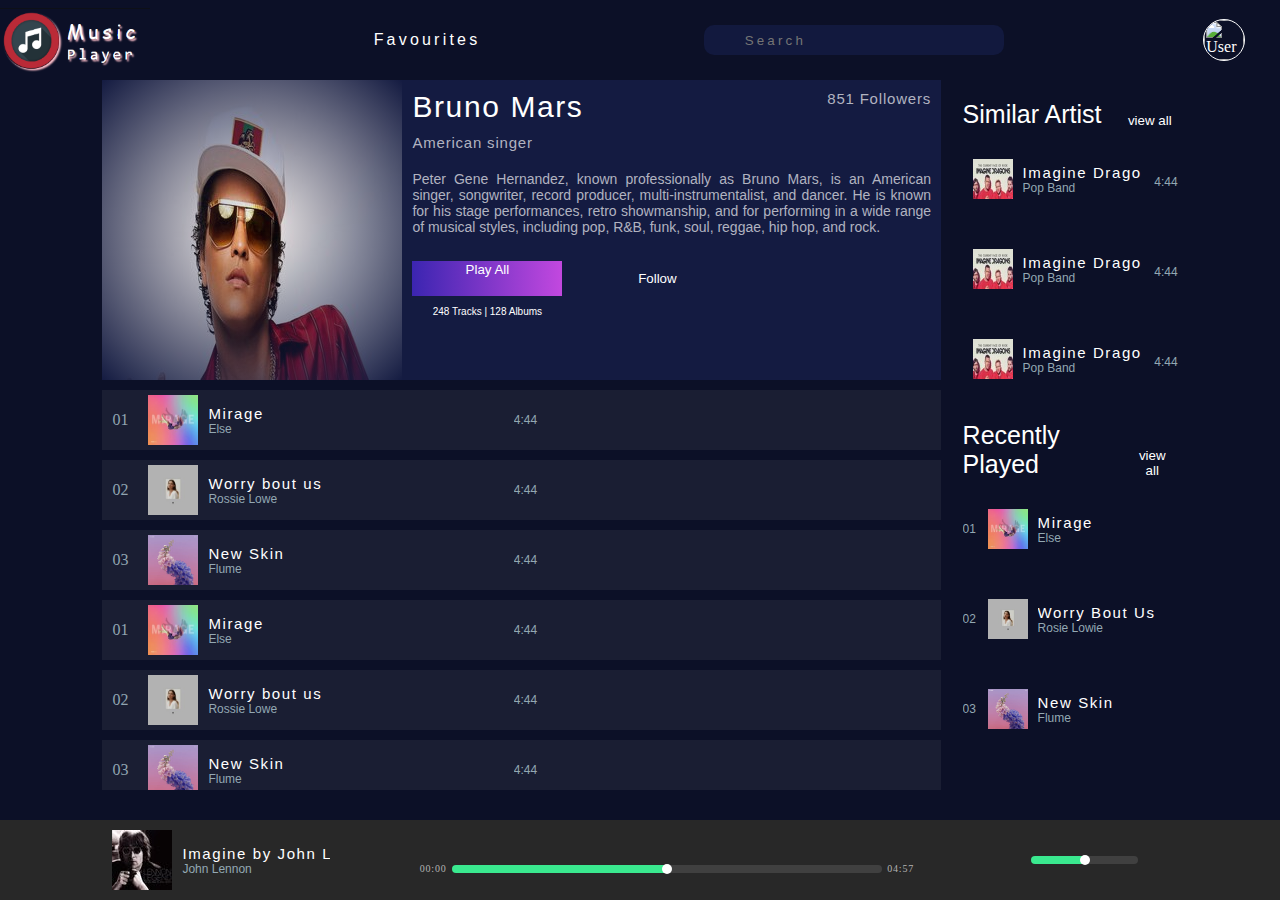
==== commit 1fc9ef77: "add media queries" ====
--- a/pages/bruno_mars.html
+++ b/pages/bruno_mars.html
@@ -3,11 +3,12 @@
 	<link rel="stylesheet" type="text/css" href="../styles/layout.css">
 	<link rel="stylesheet" type="text/css" href="../styles/form.css">
 	<link rel="stylesheet" type="text/css" href="../styles/corousel.css">
-	<link rel="stylesheet" type="text/css" href="../styles/typography.css">
+	<!-- <link rel="stylesheet" type="text/css" href="../styles/typography.css"> -->
 	<link rel="stylesheet" type="text/css" href="../styles/accordian.css">
 	<script src="https://kit.fontawesome.com/7e5368e77b.js" crossorigin="anonymous"></script>
 	<title>Music Player</title>
 	<link rel="icon" type="image/x-icon" href="../images/title/favicon.ico">
+	<meta name="viewport" content="width=device-width, initial-scale=1">
 </head>
 <body>
 	<header class="body__header">
--- a/styles/layout.css
+++ b/styles/layout.css
@@ -62,6 +62,18 @@
     box-shadow: 1px 1px 10px 2px lightgrey;
 }
 
+@media (max-width:800px){
+    .search-bar{
+        display: none;
+    }
+    .favourites{
+        display: none;
+    }
+    .search__bar__notification__bell__user__image__container{
+        width: 10%;
+    }
+}
+
 /*-----[Main Section and Aside Section]-------*/
 
 .main__section__aside__section__container{
@@ -84,6 +96,30 @@
     width: 20%;    
     float:right;
 }
+
+@media (max-width:1200px){
+   .main__section__aside__section__container{
+        margin:0;
+    } 
+}
+
+
+@media (max-width:800px){
+   .main__section__aside__section__container{
+        margin:0;
+    } 
+
+    .main{
+        width: 100%;
+        height: auto;
+    }
+
+    .aside{
+        width: 80%;    
+        float:left;
+    }
+}
+
 
 /*-------- || section [For All Section]------*/
 
@@ -189,7 +225,7 @@
     border-radius: 50%;
 }
 
-/*------Section [Station]------*/
+/*------Section [Station list]------*/
 
 .station__list__container{
     position: relative;
@@ -204,7 +240,6 @@
     height: 150px;
     width: 82%;
     align-items: center;
-    justify-content: space-around;
     overflow: hidden;
     background-color: #101642;
 }
@@ -222,14 +257,16 @@
     width: 100%;
     object-fit: cover;
 }
+
 .station{
-    height: 100px;
-    width: 100px;
+    height: 120px;
+    width: 120px;
     border-radius: 50%;
-    margin: 15px 0px;
-    overflow: hidden;
-    position: relative;
-}
+    margin: 15px 0px 15px 15px;
+    overflow: hidden;
+    position: relative;
+}
+
 .station__logo{
     width: 100%;
     height: 100%
@@ -246,11 +283,12 @@
     background-color: rgba(255, 255, 255, 0.3);
 }
 
-/*-------Occasion list------*/
+/*-------Section [Occasion]------*/
 
 .occasion{
     height: 150px;
-    width: 300px;
+    /*width: 300px;*/
+    width: 95%;
     margin: 10px 12px;
     overflow: hidden;
 }
@@ -302,6 +340,7 @@
     margin: 5px 10px;
     width: 100%;
 }
+
 /*------ || aside section------*/
 
 .aside__header{
@@ -413,6 +452,12 @@
     z-index: 10;
 }
 
+@media (max-width:1200px){
+    footer{
+        padding: 0px;
+    }
+}
+
 /*----Music player detail box------*/
 .track__detail__container{
     display: flex;
@@ -448,6 +493,16 @@
 .like__dislike__icon__container button{
     color: #b3b3b3;
 }
+
+@media (max-width:800px){
+    .track__detail__container{
+        width: auto;
+    }
+    .track__detail__container .track__detail, .like__dislike__icon__container{
+        display: none;
+    }
+}
+
 
 /*--Audio Player Container--*/
 
@@ -482,10 +537,24 @@
     margin: 10px 10px 0px 10px;
 }
 
+@media (max-width:800px){
+    .audio__player__container{
+        width: 85%;
+    }
+    .music__player__control__container{
+        width: 80%;
+    }
+}
+
+
+
 .slider__container span{
-    letter-spacing: 0.1rem;
-    color: #b3b3b3;
-}
+        font-size: 10px;
+        letter-spacing: 0.05rem;
+        color: #b3b3b3;
+}
+
+
 /*---Slider----*/
 
 .slider__container{
@@ -561,6 +630,13 @@
     border: 0px solid transparent;
 }
 
+@media (max-width:800px){
+    .playlist__file__manager__icons__container{
+        display: none;
+    }
+}
+
+
 /*--Width used for footer sliders--*/
 
 .width-eighty-percent{
@@ -579,6 +655,12 @@
 }
 
 
+
+/*
+
+-------------------------Css below are for other pages----------------------------------------
+
+*/
 /*-------|| Artist Card --------*/
 
 .card{
@@ -587,7 +669,20 @@
     background-color: #141b41;
     display: flex;
     overflow: hidden;
-}
+    /*flex-wrap: wrap;*/
+}
+
+@media (max-width:800px){
+    .card{
+    width: 100%;
+    height: auto;
+    background-color: #141b41;
+    display: flex;
+    flex-wrap: wrap;
+    justify-content: center;
+    }
+}
+
 
 .card__logo__container{
     width: 300px;
@@ -839,4 +934,39 @@
 
 .recently__played__icon__container button{
     color: #91a5b1;
-}+}
+
+
+
+
+
+/*--------Common Font Family used----------*/
+.font-sans-serif{
+    font-family: sans-serif;
+}
+
+
+/*------------Common Letter Spacing used--------------*/
+.letter-spacing-zero-two-rem{
+    letter-spacing: 0.2rem;
+}
+
+.letter-spacing-zero-one-rem{
+    letter-spacing: 0.1rem;
+}
+/*---------White Space Wrap-----------*/
+.white-space-nowrap{
+    white-space: nowrap;
+}
+/*------------------*/
+.color-grey{
+    color: grey;
+}
+
+.artist__name{
+    display: block;
+    font-family: sans-serif;
+    text-align: center;
+    font-size: 13px;
+    letter-spacing: 0.05rem;
+}
